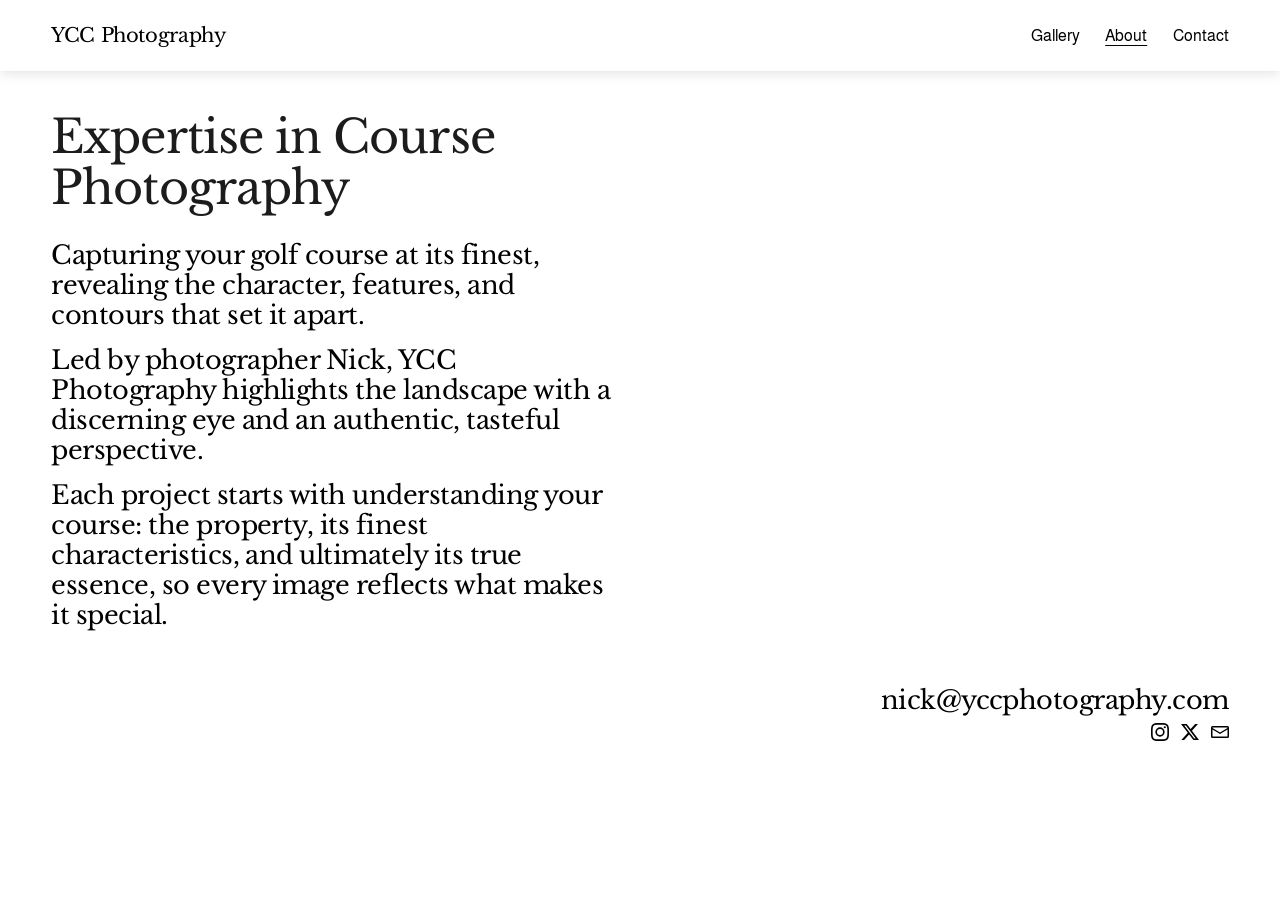
==== site/about/index.html @ 300ab9a2 "Baseline: mirror of live Squarespace site (2026-10-15) - site/: Home, Gallery, About, Contact rebuil" ====
<!doctype html>
<html lang="en">
<head>
  <meta charset="utf-8">
  <meta name="viewport" content="width=device-width, initial-scale=1">
  <title>About — YCC Photography</title>
  <meta name="description" content="">
  <link rel="preconnect" href="https://fonts.googleapis.com">
  <link rel="preconnect" href="https://fonts.gstatic.com" crossorigin>
  <link href="https://fonts.googleapis.com/css2?family=Almarai:wght@400;700&family=Libre+Baskerville&display=swap" rel="stylesheet">
  <link rel="stylesheet" href="../css/site.css">
</head>
<body>
<header class="site-header ">
  <a class="site-title" href="../">YCC Photography</a>
  <button class="menu-toggle" aria-label="Open menu" aria-expanded="false"></button>
  <nav class="site-nav">
    <a href="../gallery/">Gallery</a>
    <a href="../about/" aria-current="page">About</a>
    <a href="../contact/">Contact</a>
  </nav>
</header>
<main>
  <section class="split">
    <div>
      <h2>Expertise in Course Photography</h2>
      <h4>Capturing your golf course at its finest, revealing the character, features, and contours that set it apart.</h4>
      <h4>Led by photographer Nick, YCC Photography highlights the landscape with a discerning eye and an authentic, tasteful perspective.</h4>
      <h4>Each project starts with understanding your course: the property, its finest characteristics, and ultimately its true essence, so every image reflects what makes it special.</h4>
    </div>
    <div class="split__media">
      <img src="https://images.squarespace-cdn.com/content/v1/6aaeff2d84d71d3a0b5b6c50/d727b5b8-73e3-47bf-8446-68cab91feade/Nairn.jpeg?format=1500w" alt="">
    </div>
  </section>
</main>
<footer class="site-footer">
  <h4><a href="mailto:nick@yccphotography.com">nick@yccphotography.com</a></h4>
  <div class="social">
    <a href="http://instagram.com/yeahclickclack" aria-label="Instagram"><svg viewBox="0 0 24 24"><path d="M12 2.2c3.2 0 3.6 0 4.8.1 3.3.1 4.8 1.7 4.9 4.9.1 1.3.1 1.6.1 4.8s0 3.6-.1 4.8c-.1 3.2-1.7 4.8-4.9 4.9-1.3.1-1.6.1-4.8.1s-3.6 0-4.8-.1c-3.3-.1-4.8-1.7-4.9-4.9C2.2 15.6 2.2 15.2 2.2 12s0-3.6.1-4.8C2.4 3.9 3.9 2.4 7.2 2.3 8.4 2.2 8.8 2.2 12 2.2zM12 0C8.7 0 8.3 0 7.1.1 2.7.3.3 2.7.1 7.1 0 8.3 0 8.7 0 12s0 3.7.1 4.9c.2 4.4 2.6 6.8 7 7 1.2.1 1.6.1 4.9.1s3.7 0 4.9-.1c4.4-.2 6.8-2.6 7-7 .1-1.2.1-1.6.1-4.9s0-3.7-.1-4.9c-.2-4.4-2.6-6.8-7-7C15.7 0 15.3 0 12 0zm0 5.8a6.2 6.2 0 1 0 0 12.4 6.2 6.2 0 0 0 0-12.4zM12 16a4 4 0 1 1 0-8 4 4 0 0 1 0 8zm6.4-11.8a1.4 1.4 0 1 0 0 2.9 1.4 1.4 0 0 0 0-2.9z"/></svg></a>
    <a href="https://x.com/YeahClickClack" aria-label="X"><svg viewBox="0 0 24 24"><path d="M18.9 1.2h3.7l-8 9.2L24 22.8h-7.4l-5.8-7.6-6.6 7.6H.5l8.6-9.8L0 1.2h7.6l5.2 6.9 6.1-6.9zm-1.3 19.4h2L6.5 3.2H4.3l13.3 17.4z"/></svg></a>
    <a href="mailto:nick@yccphotography.com" aria-label="Email"><svg viewBox="0 0 24 24"><path d="M2 4h20a2 2 0 0 1 2 2v12a2 2 0 0 1-2 2H2a2 2 0 0 1-2-2V6a2 2 0 0 1 2-2zm0 2v.5l10 6 10-6V6H2zm20 2.8-10 6-10-6V18h20V8.8z"/></svg></a>
  </div>
</footer>
<script>
  var t = document.querySelector('.menu-toggle'), n = document.querySelector('.site-nav');
  t.addEventListener('click', function () {
    var open = n.classList.toggle('is-open');
    t.setAttribute('aria-expanded', open);
  });
</script>
</body>
</html>
---- site/css/site.css ----
/* YCC Photography — local mirror of the Squarespace site.
   Values below match what the live site renders (captured 2026-10-15). */

:root {
  --font-heading: "Libre Baskerville", Georgia, serif;
  --font-body: "Almarai", Helvetica, Arial, sans-serif;
  --text: #1c1c1c;
  --black: #000;
  --white: #fff;
  --gutter: 4vw;
  --max-width: 1500px;
  --header-height: 71px;
}

* { box-sizing: border-box; }

html, body { margin: 0; padding: 0; }

body {
  font-family: var(--font-body);
  font-size: 16px;
  line-height: 1.5;
  color: var(--black);
  background: var(--white);
}

img { display: block; max-width: 100%; height: auto; }

a { color: inherit; }

h1, h2, h3, h4 {
  font-family: var(--font-heading);
  font-weight: 400;
  color: var(--text);
  margin: 0 0 0.6em;
}
h1 { font-size: clamp(2.4rem, 5.2vw, 4.15rem); line-height: 1.056; letter-spacing: -0.02em; }
h2 { font-size: clamp(2rem, 3.6vw, 2.89rem); line-height: 1.11; letter-spacing: -0.02em; }
h3 { font-size: clamp(1.4rem, 2vw, 1.75rem); line-height: 1.2; letter-spacing: -0.02em; }
h4 { font-size: clamp(1.2rem, 2vw, 1.63rem); line-height: 1.17; letter-spacing: -0.02em; color: var(--black); }

/* ---------- Header ---------- */
.site-header {
  position: sticky;
  top: 0;
  z-index: 10;
  height: var(--header-height);
  display: flex;
  align-items: center;
  justify-content: space-between;
  padding: 0 var(--gutter);
  background: var(--white);
  box-shadow: 0 2px 12px rgba(0, 0, 0, 0.12);
}
.site-header--overlay {
  position: absolute;
  left: 0;
  right: 0;
  background: transparent;
  box-shadow: none;
  color: var(--white);
}
.site-title {
  font-family: var(--font-heading);
  font-size: 19.5px;
  letter-spacing: -0.02em;
  text-decoration: none;
}
.site-nav { display: flex; gap: 1.6em; }
.site-nav a {
  font-size: 16px;
  text-decoration: none;
}
.site-nav a[aria-current="page"] { text-decoration: underline; text-underline-offset: 4px; }

.menu-toggle { display: none; }

/* ---------- Footer ---------- */
.site-footer {
  padding: 2.5rem var(--gutter) 2rem;
  text-align: right;
}
.site-footer h4 { margin-bottom: 0.4rem; }
.site-footer h4 a { text-decoration: none; }
.social { display: flex; gap: 0.75rem; justify-content: flex-end; }
.social a { display: inline-flex; width: 18px; height: 18px; }
.social svg { width: 100%; height: 100%; fill: currentColor; }

/* ---------- Home ---------- */
.hero {
  position: relative;
  height: 100vh;
  min-height: 520px;
  background: var(--black);
  overflow: hidden;
}
.hero img {
  width: 100%;
  height: 100%;
  object-fit: cover;
  object-position: 59% 50%;
}
.tagline {
  text-align: center;
  padding: 1.25rem var(--gutter) 0;
}
.tagline h3 { margin-bottom: 1.25rem; }
.btn-outline {
  display: inline-block;
  padding: 0.6em 1.5em;
  border: 1px solid var(--black);
  border-radius: 999px;
  font-size: 14px;
  text-decoration: none;
}

/* ---------- Gallery (single column, captions below) ---------- */
.gallery {
  max-width: var(--max-width);
  margin: 0 auto;
  padding: 2rem var(--gutter) 0;
  display: grid;
  gap: 2.5rem;
}
.gallery figure { margin: 0; }
.gallery img { width: 100%; }
.gallery figcaption {
  margin-top: 0.9rem;
  font-size: 14.3px;
}

/* ---------- Two-column pages (About, Contact) ---------- */
.split {
  max-width: var(--max-width);
  margin: 0 auto;
  padding: 2.5rem var(--gutter) 0;
  display: grid;
  grid-template-columns: 1fr 1fr;
  gap: 3rem;
  align-items: start;
}
.split__media img { width: 100%; object-fit: cover; }

/* ---------- Contact form ---------- */
.form { display: grid; gap: 1.1rem; max-width: 520px; }
.form label { display: block; font-size: 14px; }
.form .req { color: #6b6b6b; font-size: 12px; }
.form .row { display: grid; grid-template-columns: 1fr 1fr; gap: 0.75rem; }
.form input, .form textarea {
  width: 100%;
  margin-top: 0.35rem;
  padding: 0.7em 1em;
  border: 1px solid var(--black);
  border-radius: 20px;
  font: inherit;
}
.form textarea { min-height: 110px; resize: vertical; }
.btn-solid {
  justify-self: start;
  padding: 0.9em 2.2em;
  border: 0;
  border-radius: 999px;
  background: var(--black);
  color: #fafafa;
  font: inherit;
  cursor: pointer;
}
.intro { font-size: 14px; max-width: 520px; }

/* ---------- Mobile ---------- */
@media (max-width: 767px) {
  :root { --gutter: 6vw; }
  .site-nav { display: none; }
  .site-nav.is-open {
    display: flex;
    flex-direction: column;
    position: fixed;
    inset: var(--header-height) 0 0 0;
    padding: 2rem var(--gutter);
    background: var(--white);
    color: var(--black);
    font-size: 1.6rem;
  }
  .site-nav.is-open a { font-size: 1.6rem; }
  .menu-toggle {
    display: block;
    width: 34px;
    height: 20px;
    padding: 0;
    border: 0;
    background: none;
    color: inherit;
    cursor: pointer;
    position: relative;
  }
  .menu-toggle::before, .menu-toggle::after {
    content: "";
    position: absolute;
    left: 0;
    right: 0;
    height: 1px;
    background: currentColor;
  }
  .menu-toggle::before { top: 5px; }
  .menu-toggle::after { bottom: 5px; }
  .hero { height: 70vh; }
  .split { grid-template-columns: 1fr; }
  .form .row { grid-template-columns: 1fr 1fr; }
}
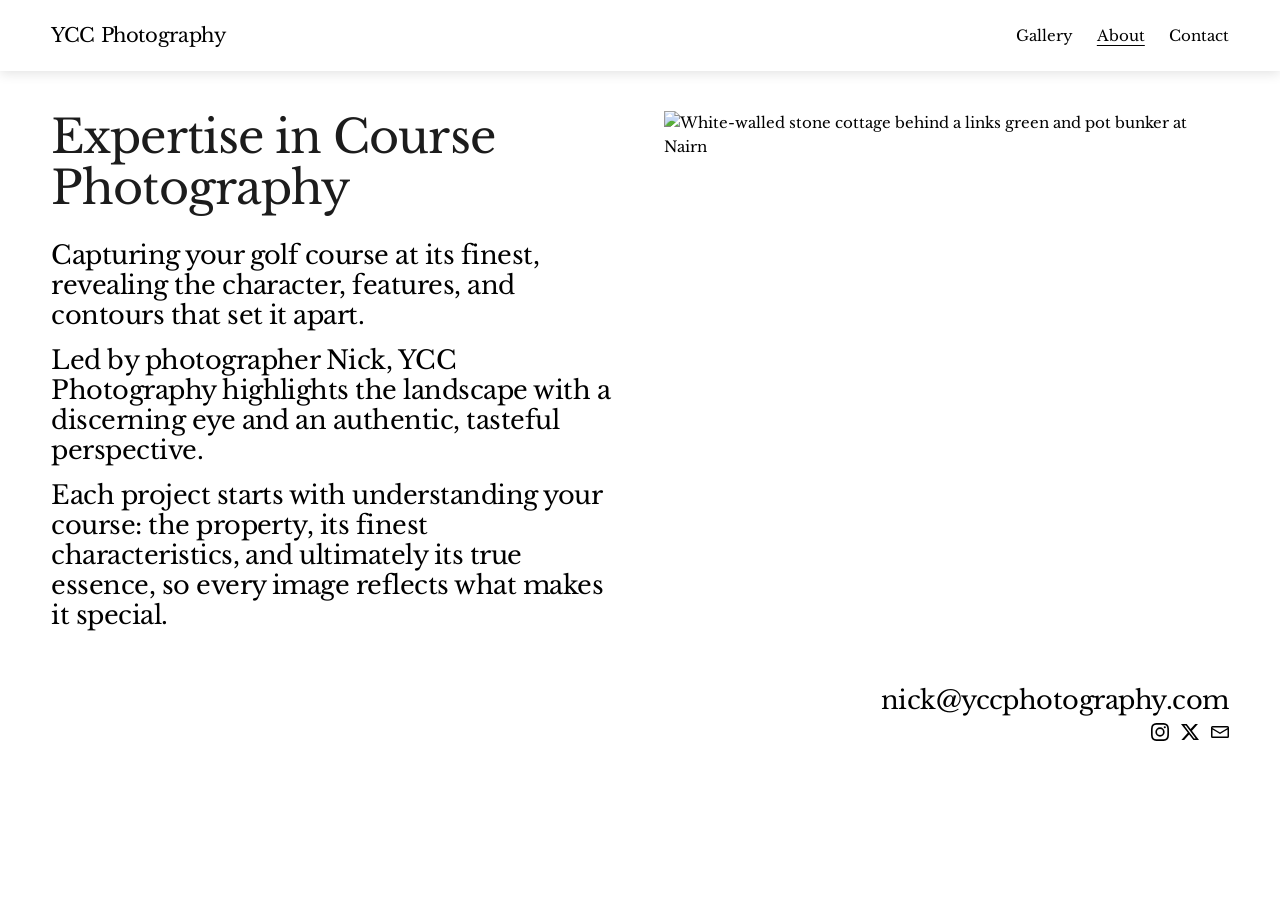
==== commit b462757d: "Round 1 design: titles, alt text, home CTA, headings, gallery grid, fonts Mirror only; nothing appli" ====
--- a/site/about/index.html
+++ b/site/about/index.html
@@ -3,11 +3,11 @@
 <head>
   <meta charset="utf-8">
   <meta name="viewport" content="width=device-width, initial-scale=1">
-  <title>About — YCC Photography</title>
+  <title>About Nick | Golf Course Photographer | YCC Photography</title>
   <meta name="description" content="">
   <link rel="preconnect" href="https://fonts.googleapis.com">
   <link rel="preconnect" href="https://fonts.gstatic.com" crossorigin>
-  <link href="https://fonts.googleapis.com/css2?family=Almarai:wght@400;700&family=Libre+Baskerville&display=swap" rel="stylesheet">
+  <link href="https://fonts.googleapis.com/css2?family=Libre+Baskerville:ital,wght@0,400;0,700;1,400&display=swap" rel="stylesheet">
   <link rel="stylesheet" href="../css/site.css">
 </head>
 <body>
@@ -23,13 +23,13 @@
 <main>
   <section class="split">
     <div>
-      <h2>Expertise in Course Photography</h2>
+      <h1 class="h2">Expertise in Course Photography</h1>
       <h4>Capturing your golf course at its finest, revealing the character, features, and contours that set it apart.</h4>
       <h4>Led by photographer Nick, YCC Photography highlights the landscape with a discerning eye and an authentic, tasteful perspective.</h4>
       <h4>Each project starts with understanding your course: the property, its finest characteristics, and ultimately its true essence, so every image reflects what makes it special.</h4>
     </div>
     <div class="split__media">
-      <img src="https://images.squarespace-cdn.com/content/v1/6aaeff2d84d71d3a0b5b6c50/d727b5b8-73e3-47bf-8446-68cab91feade/Nairn.jpeg?format=1500w" alt="">
+      <img src="https://images.squarespace-cdn.com/content/v1/6aaeff2d84d71d3a0b5b6c50/d727b5b8-73e3-47bf-8446-68cab91feade/Nairn.jpeg?format=1500w" alt="White-walled stone cottage behind a links green and pot bunker at Nairn">
     </div>
   </section>
 </main>
--- a/site/css/site.css
+++ b/site/css/site.css
@@ -3,7 +3,7 @@
 
 :root {
   --font-heading: "Libre Baskerville", Georgia, serif;
-  --font-body: "Almarai", Helvetica, Arial, sans-serif;
+  --font-body: "Libre Baskerville", Georgia, serif;
   --text: #1c1c1c;
   --black: #000;
   --white: #fff;
@@ -18,8 +18,8 @@
 
 body {
   font-family: var(--font-body);
-  font-size: 16px;
-  line-height: 1.5;
+  font-size: 15px;
+  line-height: 1.6;
   color: var(--black);
   background: var(--white);
 }
@@ -37,6 +37,7 @@
 h1 { font-size: clamp(2.4rem, 5.2vw, 4.15rem); line-height: 1.056; letter-spacing: -0.02em; }
 h2 { font-size: clamp(2rem, 3.6vw, 2.89rem); line-height: 1.11; letter-spacing: -0.02em; }
 h3 { font-size: clamp(1.4rem, 2vw, 1.75rem); line-height: 1.2; letter-spacing: -0.02em; }
+.h2 { font-size: clamp(2rem, 3.6vw, 2.89rem); line-height: 1.11; }
 h4 { font-size: clamp(1.2rem, 2vw, 1.63rem); line-height: 1.17; letter-spacing: -0.02em; color: var(--black); }
 
 /* ---------- Header ---------- */
@@ -68,7 +69,7 @@
 }
 .site-nav { display: flex; gap: 1.6em; }
 .site-nav a {
-  font-size: 16px;
+  font-size: 15px;
   text-decoration: none;
 }
 .site-nav a[aria-current="page"] { text-decoration: underline; text-underline-offset: 4px; }
@@ -104,29 +105,93 @@
   text-align: center;
   padding: 1.25rem var(--gutter) 0;
 }
-.tagline h3 { margin-bottom: 1.25rem; }
-.btn-outline {
+.tagline h1 { font-size: clamp(1.4rem, 2vw, 1.75rem); line-height: 1.3; letter-spacing: -0.02em; margin: 0 auto; max-width: 900px; }
+.btn-outline, .btn-solid {
   display: inline-block;
-  padding: 0.6em 1.5em;
+  padding: 0.9em 2.2em;
   border: 1px solid var(--black);
   border-radius: 999px;
-  font-size: 14px;
+  font: 14px var(--font-body);
   text-decoration: none;
-}
-
-/* ---------- Gallery (single column, captions below) ---------- */
+  cursor: pointer;
+}
+.btn-outline:hover { background: var(--black); color: var(--white); }
+
+/* ---------- Gallery (masonry grid + lightbox) ---------- */
+.page-intro {
+  max-width: var(--max-width);
+  margin: 0 auto;
+  padding: 2.5rem var(--gutter) 0;
+}
+.page-intro h1 { margin-bottom: 0.3em; }
+.page-intro p { margin: 0; color: #555; font-style: italic; }
+
 .gallery {
   max-width: var(--max-width);
   margin: 0 auto;
   padding: 2rem var(--gutter) 0;
+  columns: 3 320px;
+  column-gap: 1.5rem;
+}
+.gallery figure { margin: 0 0 1.75rem; break-inside: avoid; }
+.gallery a { display: block; overflow: hidden; cursor: zoom-in; }
+.gallery img { width: 100%; transition: transform 0.4s ease, opacity 0.4s ease; }
+.gallery a:hover img { transform: scale(1.02); opacity: 0.92; }
+.gallery figcaption, .featured span {
+  margin-top: 0.6rem;
+  font-size: 13px;
+  font-style: italic;
+  color: #333;
+}
+
+.lightbox {
+  position: fixed;
+  inset: 0;
+  z-index: 100;
+  display: flex;
+  align-items: center;
+  justify-content: center;
+  background: rgba(10, 10, 10, 0.94);
+  color: #f2f2f2;
+}
+.lightbox[hidden] { display: none; }
+.lightbox figure { margin: 0; text-align: center; }
+.lightbox img { max-width: 88vw; max-height: 84vh; width: auto; margin: 0 auto; }
+.lightbox figcaption { margin-top: 0.9rem; font-style: italic; font-size: 14px; }
+.lightbox button {
+  position: absolute;
+  background: none;
+  border: 0;
+  color: inherit;
+  font: 300 2.6rem/1 var(--font-heading);
+  padding: 0.5rem 1rem;
+  cursor: pointer;
+  opacity: 0.75;
+}
+.lightbox button:hover, .lightbox button:focus-visible { opacity: 1; }
+.lb-close { top: 1rem; right: 1rem; }
+.lb-prev { left: 0.5rem; top: 50%; transform: translateY(-50%); }
+.lb-next { right: 0.5rem; top: 50%; transform: translateY(-50%); }
+
+/* ---------- Home: selected work + calls to action ---------- */
+.featured {
+  max-width: var(--max-width);
+  margin: 0 auto;
+  padding: 2.5rem var(--gutter) 0;
   display: grid;
-  gap: 2.5rem;
-}
-.gallery figure { margin: 0; }
-.gallery img { width: 100%; }
-.gallery figcaption {
-  margin-top: 0.9rem;
-  font-size: 14.3px;
+  grid-template-columns: repeat(4, 1fr);
+  gap: 1.25rem;
+}
+.featured a { text-decoration: none; }
+.featured img { width: 100%; aspect-ratio: 4 / 5; object-fit: cover; transition: opacity 0.3s ease; }
+.featured a:hover img { opacity: 0.88; }
+.featured span { display: block; }
+.cta {
+  display: flex;
+  flex-wrap: wrap;
+  gap: 1rem;
+  justify-content: center;
+  padding: 2.5rem var(--gutter) 1rem;
 }
 
 /* ---------- Two-column pages (About, Contact) ---------- */
@@ -155,17 +220,10 @@
   font: inherit;
 }
 .form textarea { min-height: 110px; resize: vertical; }
-.btn-solid {
-  justify-self: start;
-  padding: 0.9em 2.2em;
-  border: 0;
-  border-radius: 999px;
-  background: var(--black);
-  color: #fafafa;
-  font: inherit;
-  cursor: pointer;
-}
-.intro { font-size: 14px; max-width: 520px; }
+.btn-solid { background: var(--black); color: #fafafa; }
+.btn-solid:hover { background: #333; }
+.form .btn-solid { justify-self: start; }
+.intro { font-size: 14px; max-width: 520px; color: #333; }
 
 /* ---------- Mobile ---------- */
 @media (max-width: 767px) {
@@ -205,5 +263,7 @@
   .menu-toggle::after { bottom: 5px; }
   .hero { height: 70vh; }
   .split { grid-template-columns: 1fr; }
+  .featured { grid-template-columns: 1fr 1fr; }
+  .lightbox img { max-width: 100vw; }
   .form .row { grid-template-columns: 1fr 1fr; }
 }
